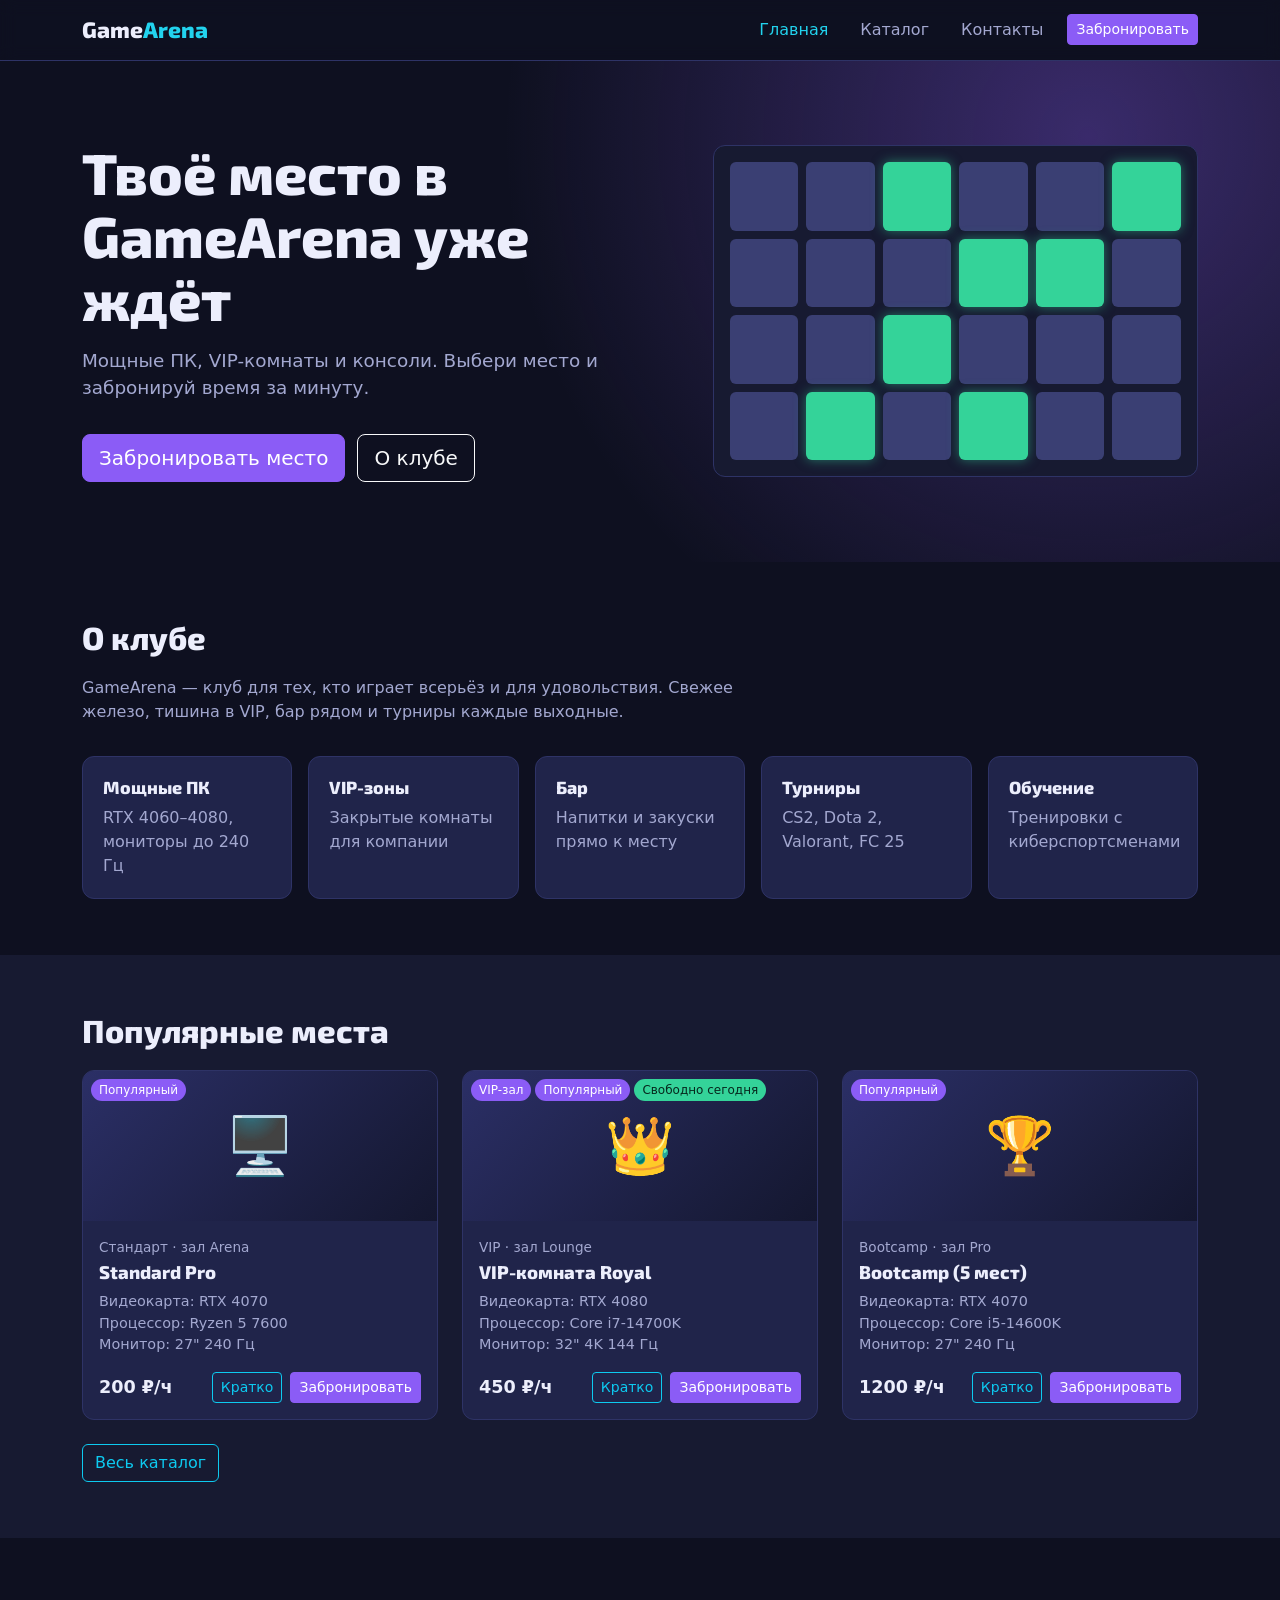
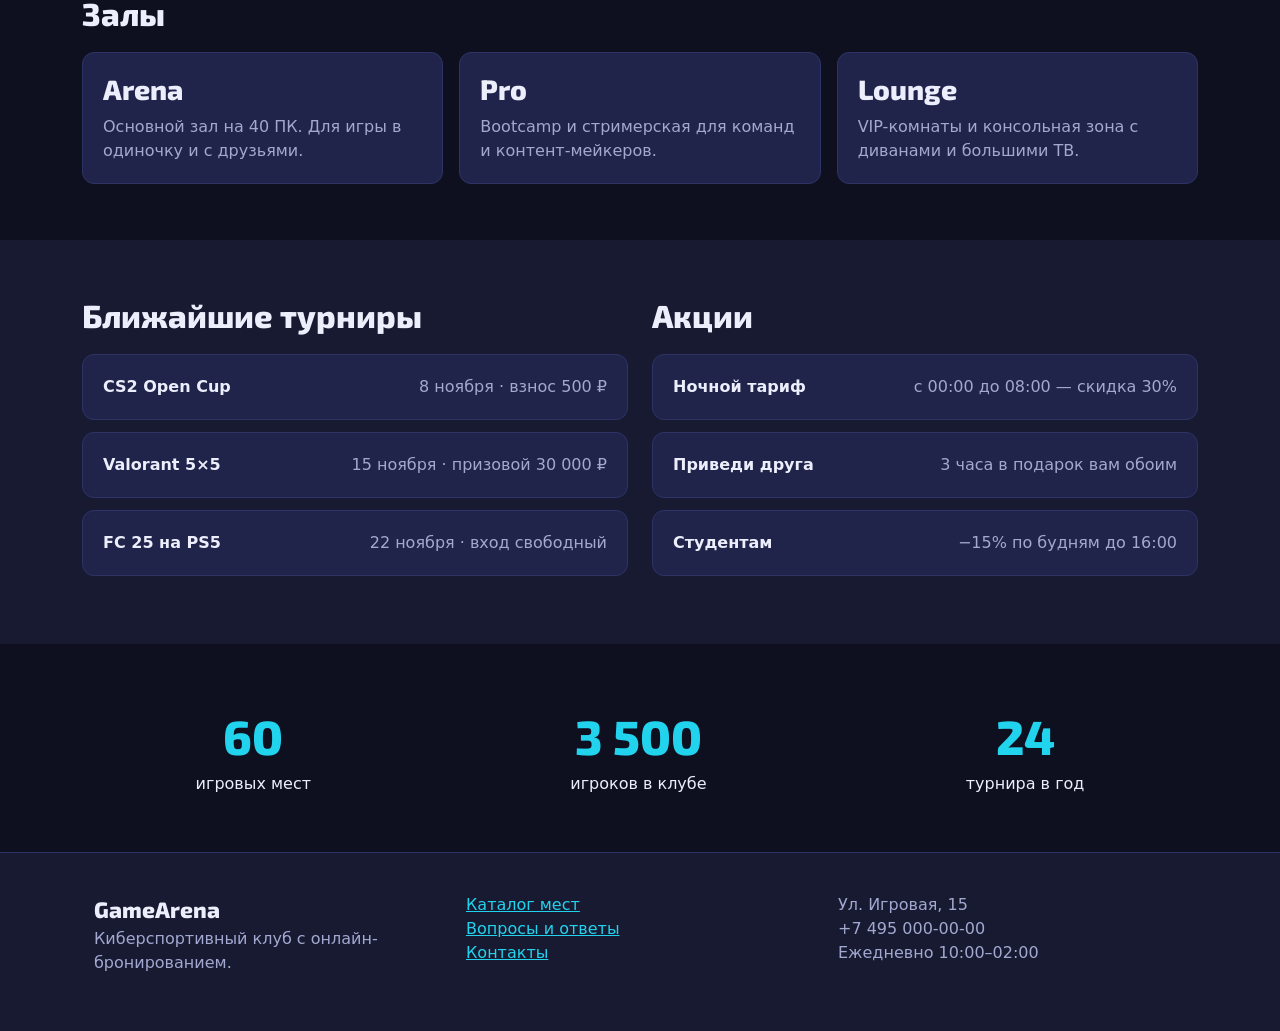
==== index.html @ 0adcc63f "gg" ====
<!DOCTYPE html><html lang="ru" data-bs-theme="dark"><head><meta charset="utf-8"><meta name="viewport" content="width=device-width,initial-scale=1"><link href="https://cdn.jsdelivr.net/npm/bootstrap@5.3.3/dist/css/bootstrap.min.css" rel="stylesheet"><link href="https://fonts.googleapis.com/css2?family=Exo+2:wght@500;700;800&display=swap" rel="stylesheet"><link href="css/style.css" rel="stylesheet"><title>GameArena — киберспортивный клуб</title></head><body data-page="home"><main>
<section class="hero"><div class="container hero__inner"><div><h1 class="hero__title">Твоё место в GameArena уже ждёт</h1><p class="hero__text">Мощные ПК, VIP-комнаты и консоли. Выбери место и забронируй время за минуту.</p><div class="hero__actions"><a class="btn btn-primary btn-lg" href="catalog.html">Забронировать место</a><a class="btn btn-outline-light btn-lg" href="#about">О клубе</a></div></div>
<div class="seatmap" id="seatmap" aria-label="Схема зала: свободные и занятые места"></div></div></section>
<section class="section" id="about"><div class="container"><h2 class="section__title">О клубе</h2><p class="section__lead">GameArena — клуб для тех, кто играет всерьёз и для удовольствия. Свежее железо, тишина в VIP, бар рядом и турниры каждые выходные.</p>
<div class="features"><div class="features__item"><h3 class="features__title">Мощные ПК</h3><p class="features__text">RTX 4060–4080, мониторы до 240 Гц</p></div><div class="features__item"><h3 class="features__title">VIP-зоны</h3><p class="features__text">Закрытые комнаты для компании</p></div><div class="features__item"><h3 class="features__title">Бар</h3><p class="features__text">Напитки и закуски прямо к месту</p></div><div class="features__item"><h3 class="features__title">Турниры</h3><p class="features__text">CS2, Dota 2, Valorant, FC 25</p></div><div class="features__item"><h3 class="features__title">Обучение</h3><p class="features__text">Тренировки с киберспортсменами</p></div></div></div></section>
<section class="section section--alt" id="popular"><div class="container"><h2 class="section__title">Популярные места</h2><div class="row g-4" id="list"></div><a class="btn btn-outline-info mt-4" href="catalog.html">Весь каталог</a></div></section>
<section class="section" id="halls"><div class="container"><h2 class="section__title">Залы</h2><div class="row g-3"><div class="col-md-4"><div class="hall"><h3>Arena</h3><p>Основной зал на 40 ПК. Для игры в одиночку и с друзьями.</p></div></div><div class="col-md-4"><div class="hall"><h3>Pro</h3><p>Bootcamp и стримерская для команд и контент-мейкеров.</p></div></div><div class="col-md-4"><div class="hall"><h3>Lounge</h3><p>VIP-комнаты и консольная зона с диванами и большими ТВ.</p></div></div></div></div></section>
<section class="section section--alt" id="events"><div class="container"><div class="row g-4"><div class="col-lg-6"><h2 class="section__title">Ближайшие турниры</h2><div class="event"><b>CS2 Open Cup</b><span>8 ноября · взнос 500 ₽</span></div><div class="event"><b>Valorant 5×5</b><span>15 ноября · призовой 30 000 ₽</span></div><div class="event"><b>FC 25 на PS5</b><span>22 ноября · вход свободный</span></div></div>
<div class="col-lg-6"><h2 class="section__title">Акции</h2><div class="event"><b>Ночной тариф</b><span>с 00:00 до 08:00 — скидка 30%</span></div><div class="event"><b>Приведи друга</b><span>3 часа в подарок вам обоим</span></div><div class="event"><b>Студентам</b><span>−15% по будням до 16:00</span></div></div></div></div></section>
<section class="section"><div class="container"><div class="stats"><div class="stats__item"><b class="stats__num">60</b><span>игровых мест</span></div><div class="stats__item"><b class="stats__num">3 500</b><span>игроков в клубе</span></div><div class="stats__item"><b class="stats__num">24</b><span>турнира в год</span></div></div></div></section></main>
<script src="https://cdn.jsdelivr.net/npm/bootstrap@5.3.3/dist/js/bootstrap.bundle.min.js"></script><script src="js/main.js"></script></body></html>
---- css/style.css ----
:root{--bg:#0e1020;--surface:#171a31;--surface-2:#20244a;--line:#2e3366;--text:#eceefc;--muted:#a3a8d0;--accent:#8b5cf6;--accent-2:#22d3ee;--free:#34d399;--busy:#3a3f73;--radius:12px;--font:'Exo 2',system-ui,sans-serif}
html{scroll-behavior:smooth;scroll-padding-top:80px}
body{background:var(--bg);color:var(--text)}
h1,h2,h3,h4,.header__logo,.stats__num{font-family:var(--font);font-weight:800}
.btn-primary{--bs-btn-bg:var(--accent);--bs-btn-border-color:var(--accent);--bs-btn-hover-bg:#7440f0;--bs-btn-hover-border-color:#7440f0}
a{color:var(--accent-2)}
.header{background:rgba(14,16,32,.94);backdrop-filter:blur(8px);border-bottom:1px solid var(--line)}
.header__logo{color:var(--text);font-size:1.4rem}.header__logo span{color:var(--accent-2)}
.header__link{color:var(--muted)}.header__link--active{color:var(--accent-2)}
.crumbs{padding:1rem 0 0;font-size:.9rem}.crumbs .breadcrumb{margin:0}
.hero{padding:5rem 0;background:radial-gradient(circle at 85% 15%,rgba(139,92,246,.35),transparent 50%),var(--bg)}
.hero__inner{display:grid;grid-template-columns:1.2fr 1fr;gap:3rem;align-items:center}
.hero__title{font-size:clamp(2rem,5vw,3.6rem);line-height:1.1}
.hero__text{color:var(--muted);font-size:1.15rem;margin:1rem 0 2rem;max-width:34rem}
.hero__actions{display:flex;flex-wrap:wrap;gap:.75rem}
.seatmap{display:grid;grid-template-columns:repeat(6,1fr);gap:8px;padding:1rem;border:1px solid var(--line);border-radius:var(--radius);background:var(--surface)}
.seatmap__seat{aspect-ratio:1;border-radius:6px;background:var(--busy)}
.seatmap__seat--free{background:var(--free);box-shadow:0 0 12px rgba(52,211,153,.5);animation:blink 2.4s ease-in-out infinite}
@keyframes blink{50%{opacity:.55}}
@media(prefers-reduced-motion:reduce){.seatmap__seat--free{animation:none}html{scroll-behavior:auto}}
@media(max-width:900px){.hero__inner{grid-template-columns:1fr}}
.section{padding:3.5rem 0}.section--alt{background:var(--surface)}
.section__title{margin-bottom:1.25rem}.section__lead{max-width:42rem;color:var(--muted);margin-bottom:2rem}
.features{display:grid;grid-template-columns:repeat(auto-fit,minmax(190px,1fr));gap:1rem}
.features__item,.hall,.event,.panel{background:var(--surface-2);border:1px solid var(--line);border-radius:var(--radius);padding:1.25rem}
.features__title{font-size:1.1rem}.features__text{margin:0;color:var(--muted)}
.hall p{margin:0;color:var(--muted)}
.event{display:flex;justify-content:space-between;gap:1rem;flex-wrap:wrap;margin-bottom:.75rem}.event span{color:var(--muted)}
.stats{display:flex;flex-wrap:wrap;gap:2rem;justify-content:space-around;text-align:center}
.stats__item{display:flex;flex-direction:column}.stats__num{font-size:3rem;color:var(--accent-2)}
.place-card{height:100%;display:flex;flex-direction:column;background:var(--surface-2);border:1px solid var(--line);border-radius:var(--radius);overflow:hidden}
.place-card__img,.place-img{position:relative;display:flex;align-items:center;justify-content:center;height:150px;font-size:3.5rem;background:linear-gradient(135deg,#2b2f66,#14172f)}
.place-img{height:220px;border-radius:var(--radius);margin-bottom:1rem;font-size:5rem}
.place-card__tags{position:absolute;top:8px;left:8px;display:flex;flex-wrap:wrap;gap:4px;font-size:1rem}
.tag{font-size:.75rem;padding:2px 8px;border-radius:99px;background:var(--accent);color:#fff}.tag--free{background:var(--free);color:#06281d}
.place-card__body{display:flex;flex-direction:column;flex:1;padding:1rem}
.place-card__type{color:var(--muted);font-size:.85rem}.place-card__title{font-size:1.15rem;margin:.25rem 0 .5rem}
.specs,.place-card__specs,.checklist{list-style:none;padding:0}.place-card__specs{color:var(--muted);font-size:.9rem;flex:1}
.checklist li::before{content:"✓ ";color:var(--free)}
.place-card__foot{display:flex;align-items:center;gap:.5rem;flex-wrap:wrap}.place-card__price{margin-right:auto;font-size:1.1rem}
.filters{position:sticky;top:80px}
.total{font-size:1.2rem}.total b{color:var(--accent-2)}
.form-msg{margin-top:1rem}
.footer{background:var(--surface);border-top:1px solid var(--line);padding:2.5rem 0;color:var(--muted)}.footer a{display:block}
.to-top{position:fixed;right:1rem;bottom:1rem;width:44px;height:44px;border-radius:50%;border:0;background:var(--accent);color:#fff;font-size:1.3rem;display:none;z-index:50}.to-top--show{display:block}
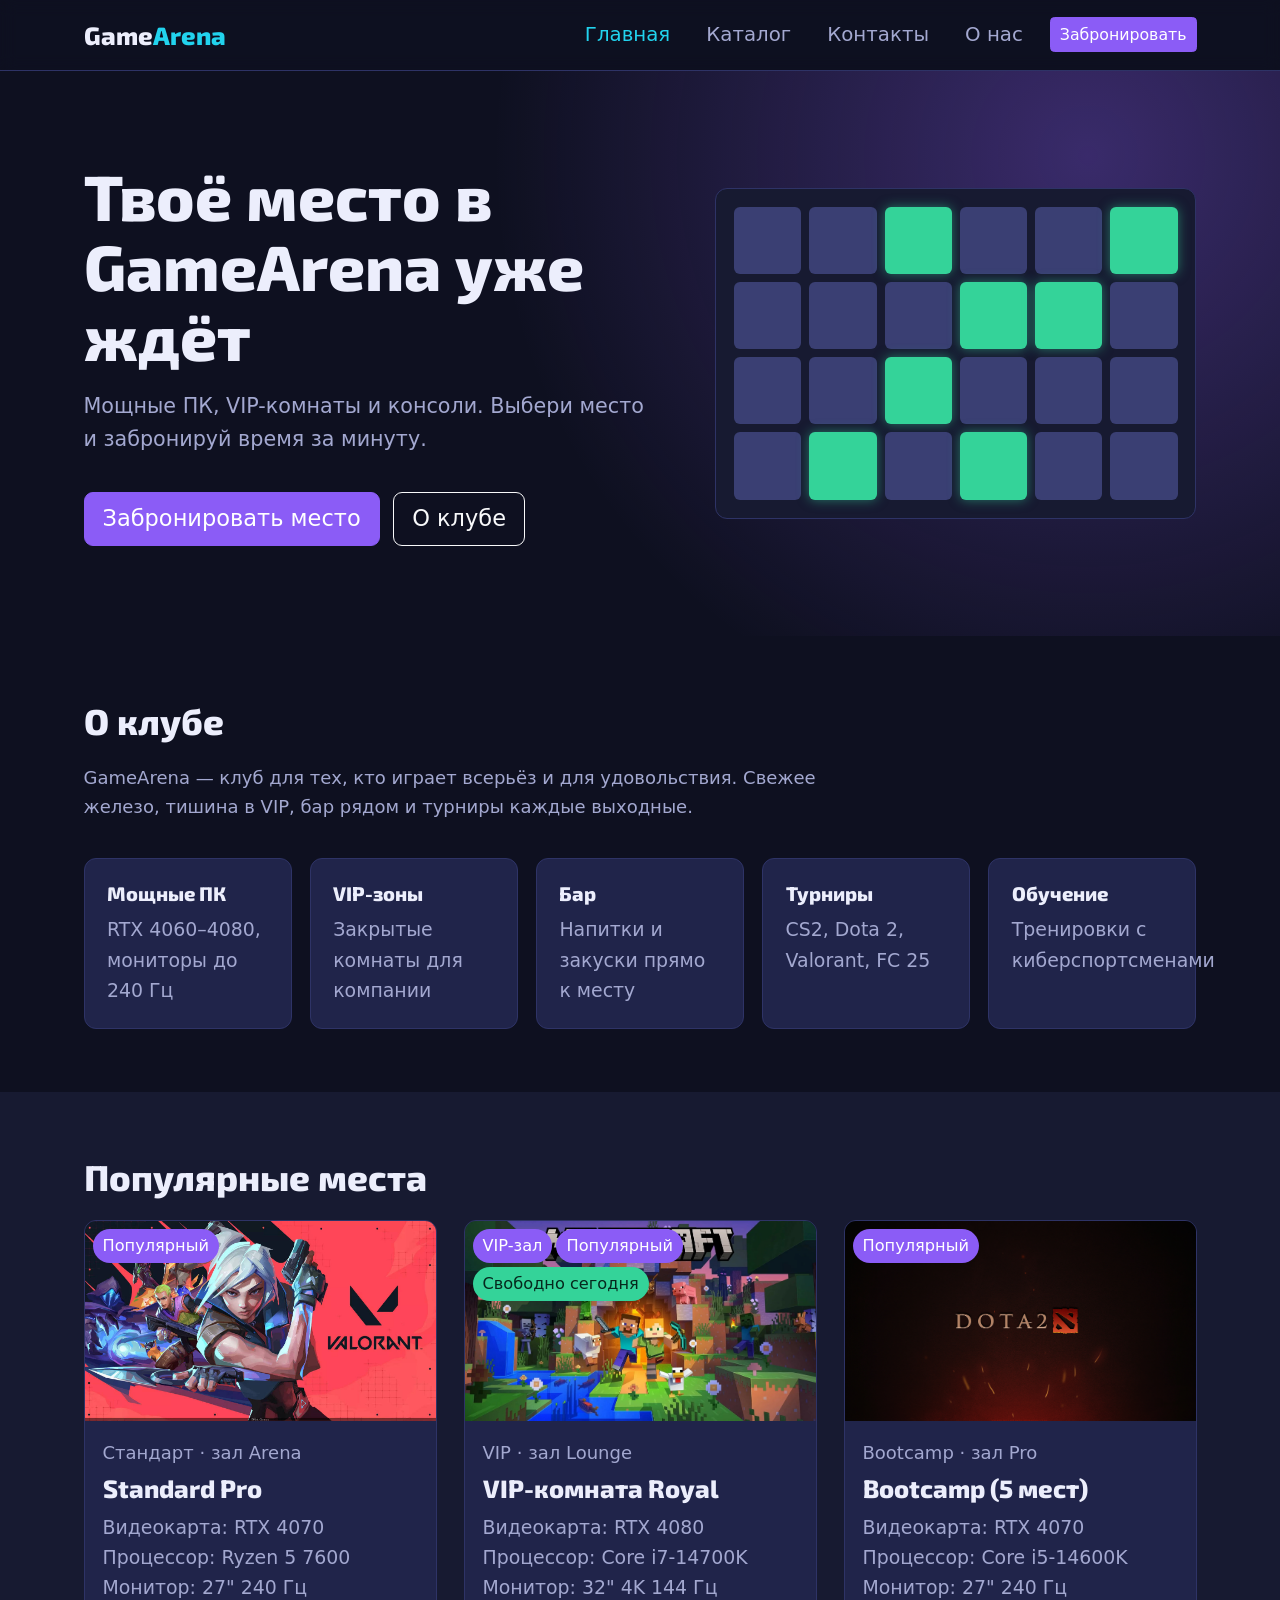
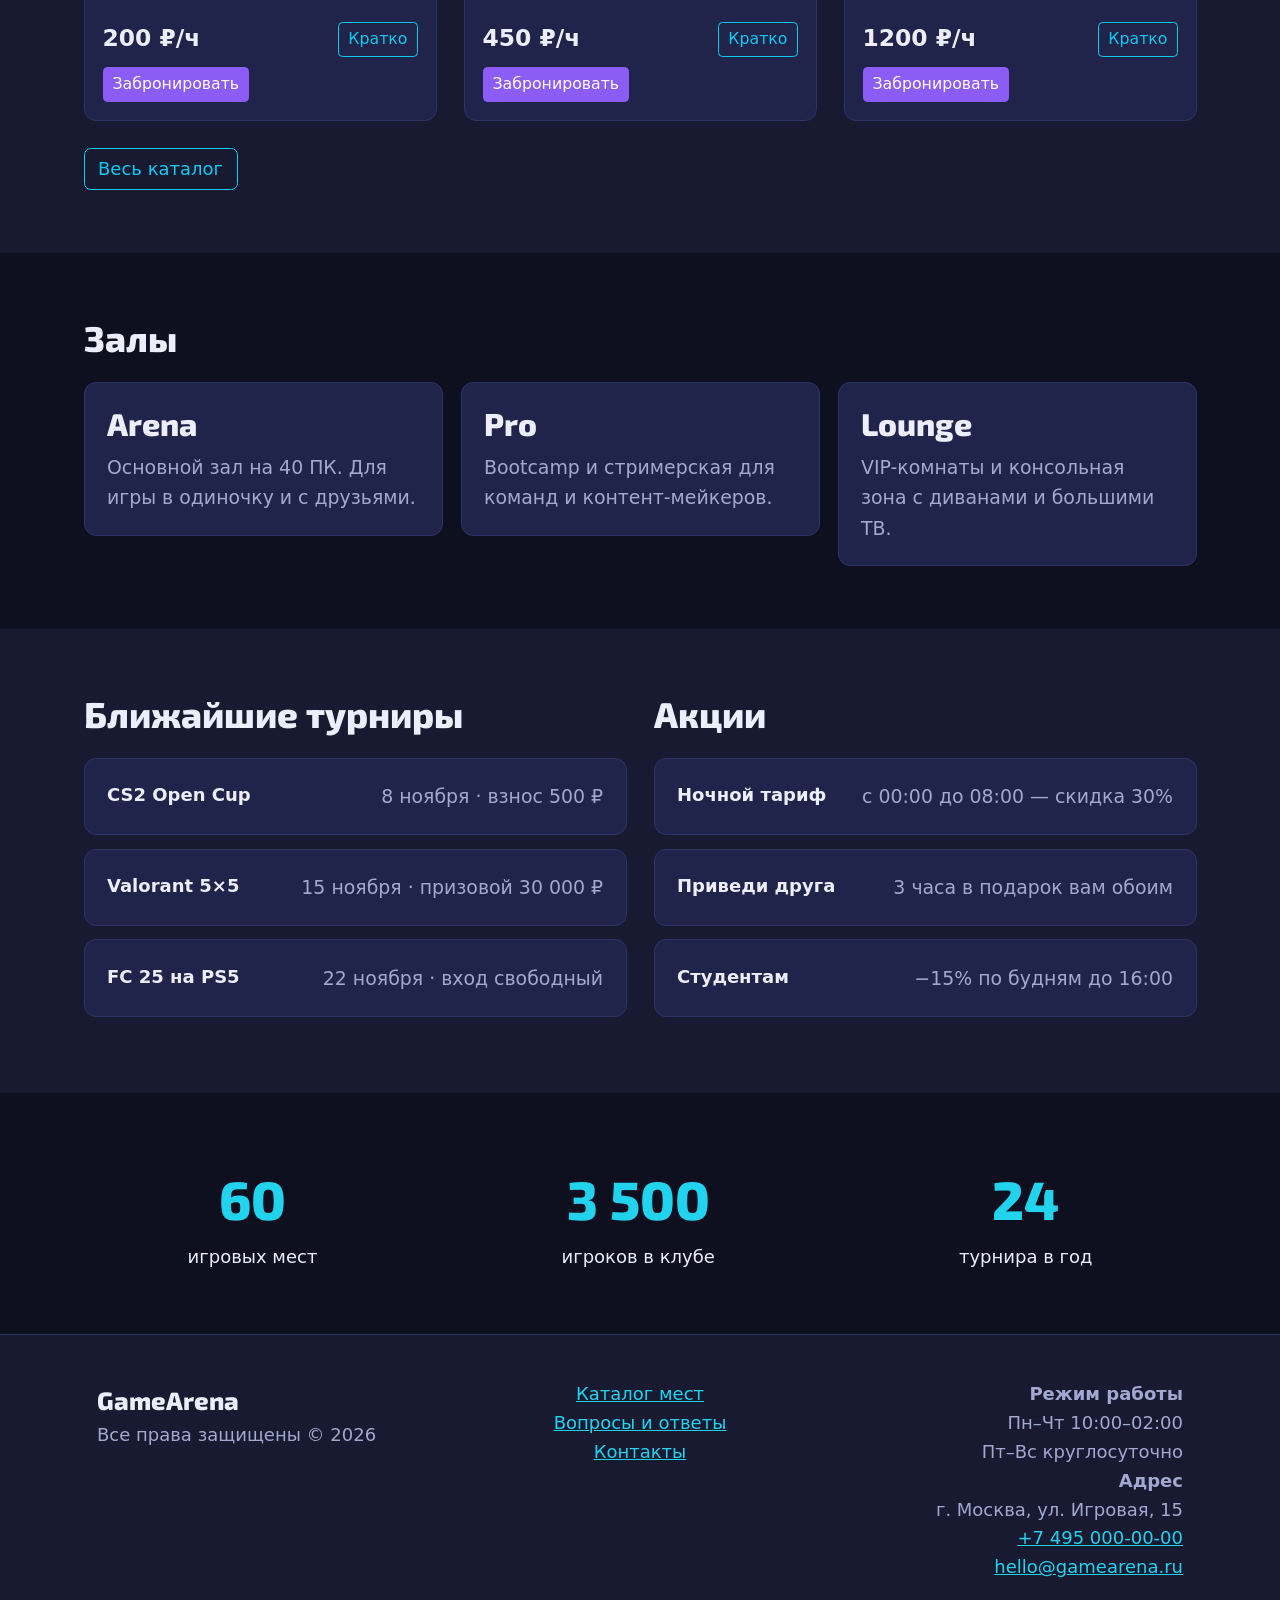
==== commit 2635e2d9: "hfj" ====
--- a/index.html
+++ b/index.html
@@ -1,11 +1,121 @@
-<!DOCTYPE html><html lang="ru" data-bs-theme="dark"><head><meta charset="utf-8"><meta name="viewport" content="width=device-width,initial-scale=1"><link href="https://cdn.jsdelivr.net/npm/bootstrap@5.3.3/dist/css/bootstrap.min.css" rel="stylesheet"><link href="https://fonts.googleapis.com/css2?family=Exo+2:wght@500;700;800&display=swap" rel="stylesheet"><link href="css/style.css" rel="stylesheet"><title>GameArena — киберспортивный клуб</title></head><body data-page="home"><main>
-<section class="hero"><div class="container hero__inner"><div><h1 class="hero__title">Твоё место в GameArena уже ждёт</h1><p class="hero__text">Мощные ПК, VIP-комнаты и консоли. Выбери место и забронируй время за минуту.</p><div class="hero__actions"><a class="btn btn-primary btn-lg" href="catalog.html">Забронировать место</a><a class="btn btn-outline-light btn-lg" href="#about">О клубе</a></div></div>
-<div class="seatmap" id="seatmap" aria-label="Схема зала: свободные и занятые места"></div></div></section>
-<section class="section" id="about"><div class="container"><h2 class="section__title">О клубе</h2><p class="section__lead">GameArena — клуб для тех, кто играет всерьёз и для удовольствия. Свежее железо, тишина в VIP, бар рядом и турниры каждые выходные.</p>
-<div class="features"><div class="features__item"><h3 class="features__title">Мощные ПК</h3><p class="features__text">RTX 4060–4080, мониторы до 240 Гц</p></div><div class="features__item"><h3 class="features__title">VIP-зоны</h3><p class="features__text">Закрытые комнаты для компании</p></div><div class="features__item"><h3 class="features__title">Бар</h3><p class="features__text">Напитки и закуски прямо к месту</p></div><div class="features__item"><h3 class="features__title">Турниры</h3><p class="features__text">CS2, Dota 2, Valorant, FC 25</p></div><div class="features__item"><h3 class="features__title">Обучение</h3><p class="features__text">Тренировки с киберспортсменами</p></div></div></div></section>
-<section class="section section--alt" id="popular"><div class="container"><h2 class="section__title">Популярные места</h2><div class="row g-4" id="list"></div><a class="btn btn-outline-info mt-4" href="catalog.html">Весь каталог</a></div></section>
-<section class="section" id="halls"><div class="container"><h2 class="section__title">Залы</h2><div class="row g-3"><div class="col-md-4"><div class="hall"><h3>Arena</h3><p>Основной зал на 40 ПК. Для игры в одиночку и с друзьями.</p></div></div><div class="col-md-4"><div class="hall"><h3>Pro</h3><p>Bootcamp и стримерская для команд и контент-мейкеров.</p></div></div><div class="col-md-4"><div class="hall"><h3>Lounge</h3><p>VIP-комнаты и консольная зона с диванами и большими ТВ.</p></div></div></div></div></section>
-<section class="section section--alt" id="events"><div class="container"><div class="row g-4"><div class="col-lg-6"><h2 class="section__title">Ближайшие турниры</h2><div class="event"><b>CS2 Open Cup</b><span>8 ноября · взнос 500 ₽</span></div><div class="event"><b>Valorant 5×5</b><span>15 ноября · призовой 30 000 ₽</span></div><div class="event"><b>FC 25 на PS5</b><span>22 ноября · вход свободный</span></div></div>
-<div class="col-lg-6"><h2 class="section__title">Акции</h2><div class="event"><b>Ночной тариф</b><span>с 00:00 до 08:00 — скидка 30%</span></div><div class="event"><b>Приведи друга</b><span>3 часа в подарок вам обоим</span></div><div class="event"><b>Студентам</b><span>−15% по будням до 16:00</span></div></div></div></div></section>
-<section class="section"><div class="container"><div class="stats"><div class="stats__item"><b class="stats__num">60</b><span>игровых мест</span></div><div class="stats__item"><b class="stats__num">3 500</b><span>игроков в клубе</span></div><div class="stats__item"><b class="stats__num">24</b><span>турнира в год</span></div></div></div></section></main>
-<script src="https://cdn.jsdelivr.net/npm/bootstrap@5.3.3/dist/js/bootstrap.bundle.min.js"></script><script src="js/main.js"></script></body></html>
+<!DOCTYPE html>
+<html lang="ru" data-bs-theme="dark">
+
+<head>
+    <meta charset="utf-8">
+    <meta name="viewport" content="width=device-width,initial-scale=1">
+    <link href="https://cdnjs.cloudflare.com/ajax/libs/bootstrap/5.3.3/css/bootstrap.min.css" rel="stylesheet">
+    <link href="https://fonts.googleapis.com/css2?family=Exo+2:wght@500;700;800&display=swap" rel="stylesheet">
+    <link rel="icon" href="data:,">
+    <link href="css/style.css?v=3" rel="stylesheet">
+    <title>GameArena — киберспортивный клуб</title>
+</head>
+
+<body data-page="home">
+    <main>
+        <section class="hero">
+            <div class="container hero__inner">
+                <div>
+                    <h1 class="hero__title">Твоё место в GameArena уже ждёт</h1>
+                    <p class="hero__text">Мощные ПК, VIP-комнаты и консоли. Выбери место и забронируй время за минуту.
+                    </p>
+                    <div class="hero__actions"><a class="btn btn-primary btn-lg" href="booking.html">Забронировать
+                            место</a><a class="btn btn-outline-light btn-lg" href="#about">О клубе</a></div>
+                </div>
+                <div class="seatmap" id="seatmap" aria-label="Схема зала: свободные и занятые места"></div>
+            </div>
+        </section>
+        <section class="section" id="about">
+            <div class="container">
+                <h2 class="section__title">О клубе</h2>
+                <p class="section__lead">GameArena — клуб для тех, кто играет всерьёз и для удовольствия. Свежее железо,
+                    тишина в VIP, бар рядом и турниры каждые выходные.</p>
+                <div class="features">
+                    <div class="features__item">
+                        <h3 class="features__title">Мощные ПК</h3>
+                        <p class="features__text">RTX 4060–4080, мониторы до 240 Гц</p>
+                    </div>
+                    <div class="features__item">
+                        <h3 class="features__title">VIP-зоны</h3>
+                        <p class="features__text">Закрытые комнаты для компании</p>
+                    </div>
+                    <div class="features__item">
+                        <h3 class="features__title">Бар</h3>
+                        <p class="features__text">Напитки и закуски прямо к месту</p>
+                    </div>
+                    <div class="features__item">
+                        <h3 class="features__title">Турниры</h3>
+                        <p class="features__text">CS2, Dota 2, Valorant, FC 25</p>
+                    </div>
+                    <div class="features__item">
+                        <h3 class="features__title">Обучение</h3>
+                        <p class="features__text">Тренировки с киберспортсменами</p>
+                    </div>
+                </div>
+            </div>
+        </section>
+        <section class="section section--alt" id="popular">
+            <div class="container">
+                <h2 class="section__title">Популярные места</h2>
+                <div class="row g-4" id="list"></div><a class="btn btn-outline-info mt-4" href="catalog.html">Весь
+                    каталог</a>
+            </div>
+        </section>
+        <section class="section" id="halls">
+            <div class="container">
+                <h2 class="section__title">Залы</h2>
+                <div class="row g-3">
+                    <div class="col-md-4">
+                        <div class="hall">
+                            <h3>Arena</h3>
+                            <p>Основной зал на 40 ПК. Для игры в одиночку и с друзьями.</p>
+                        </div>
+                    </div>
+                    <div class="col-md-4">
+                        <div class="hall">
+                            <h3>Pro</h3>
+                            <p>Bootcamp и стримерская для команд и контент-мейкеров.</p>
+                        </div>
+                    </div>
+                    <div class="col-md-4">
+                        <div class="hall">
+                            <h3>Lounge</h3>
+                            <p>VIP-комнаты и консольная зона с диванами и большими ТВ.</p>
+                        </div>
+                    </div>
+                </div>
+            </div>
+        </section>
+        <section class="section section--alt" id="events">
+            <div class="container">
+                <div class="row g-4">
+                    <div class="col-lg-6">
+                        <h2 class="section__title">Ближайшие турниры</h2>
+                        <div class="event"><b>CS2 Open Cup</b><span>8 ноября · взнос 500 ₽</span></div>
+                        <div class="event"><b>Valorant 5×5</b><span>15 ноября · призовой 30 000 ₽</span></div>
+                        <div class="event"><b>FC 25 на PS5</b><span>22 ноября · вход свободный</span></div>
+                    </div>
+                    <div class="col-lg-6">
+                        <h2 class="section__title">Акции</h2>
+                        <div class="event"><b>Ночной тариф</b><span>с 00:00 до 08:00 — скидка 30%</span></div>
+                        <div class="event"><b>Приведи друга</b><span>3 часа в подарок вам обоим</span></div>
+                        <div class="event"><b>Студентам</b><span>−15% по будням до 16:00</span></div>
+                    </div>
+                </div>
+            </div>
+        </section>
+        <section class="section">
+            <div class="container">
+                <div class="stats">
+                    <div class="stats__item"><b class="stats__num">60</b><span>игровых мест</span></div>
+                    <div class="stats__item"><b class="stats__num">3 500</b><span>игроков в клубе</span></div>
+                    <div class="stats__item"><b class="stats__num">24</b><span>турнира в год</span></div>
+                </div>
+            </div>
+        </section>
+    </main>
+    <script src="https://cdnjs.cloudflare.com/ajax/libs/bootstrap/5.3.3/js/bootstrap.bundle.min.js"></script>
+    <script src="js/main.js?v=3"></script>
+</body>
+
+</html>
--- a/css/style.css
+++ b/css/style.css
@@ -1,45 +1,453 @@
-:root{--bg:#0e1020;--surface:#171a31;--surface-2:#20244a;--line:#2e3366;--text:#eceefc;--muted:#a3a8d0;--accent:#8b5cf6;--accent-2:#22d3ee;--free:#34d399;--busy:#3a3f73;--radius:12px;--font:'Exo 2',system-ui,sans-serif}
-html{scroll-behavior:smooth;scroll-padding-top:80px}
-body{background:var(--bg);color:var(--text)}
-h1,h2,h3,h4,.header__logo,.stats__num{font-family:var(--font);font-weight:800}
-.btn-primary{--bs-btn-bg:var(--accent);--bs-btn-border-color:var(--accent);--bs-btn-hover-bg:#7440f0;--bs-btn-hover-border-color:#7440f0}
-a{color:var(--accent-2)}
-.header{background:rgba(14,16,32,.94);backdrop-filter:blur(8px);border-bottom:1px solid var(--line)}
-.header__logo{color:var(--text);font-size:1.4rem}.header__logo span{color:var(--accent-2)}
-.header__link{color:var(--muted)}.header__link--active{color:var(--accent-2)}
-.crumbs{padding:1rem 0 0;font-size:.9rem}.crumbs .breadcrumb{margin:0}
-.hero{padding:5rem 0;background:radial-gradient(circle at 85% 15%,rgba(139,92,246,.35),transparent 50%),var(--bg)}
-.hero__inner{display:grid;grid-template-columns:1.2fr 1fr;gap:3rem;align-items:center}
-.hero__title{font-size:clamp(2rem,5vw,3.6rem);line-height:1.1}
-.hero__text{color:var(--muted);font-size:1.15rem;margin:1rem 0 2rem;max-width:34rem}
-.hero__actions{display:flex;flex-wrap:wrap;gap:.75rem}
-.seatmap{display:grid;grid-template-columns:repeat(6,1fr);gap:8px;padding:1rem;border:1px solid var(--line);border-radius:var(--radius);background:var(--surface)}
-.seatmap__seat{aspect-ratio:1;border-radius:6px;background:var(--busy)}
-.seatmap__seat--free{background:var(--free);box-shadow:0 0 12px rgba(52,211,153,.5);animation:blink 2.4s ease-in-out infinite}
-@keyframes blink{50%{opacity:.55}}
-@media(prefers-reduced-motion:reduce){.seatmap__seat--free{animation:none}html{scroll-behavior:auto}}
-@media(max-width:900px){.hero__inner{grid-template-columns:1fr}}
-.section{padding:3.5rem 0}.section--alt{background:var(--surface)}
-.section__title{margin-bottom:1.25rem}.section__lead{max-width:42rem;color:var(--muted);margin-bottom:2rem}
-.features{display:grid;grid-template-columns:repeat(auto-fit,minmax(190px,1fr));gap:1rem}
-.features__item,.hall,.event,.panel{background:var(--surface-2);border:1px solid var(--line);border-radius:var(--radius);padding:1.25rem}
-.features__title{font-size:1.1rem}.features__text{margin:0;color:var(--muted)}
-.hall p{margin:0;color:var(--muted)}
-.event{display:flex;justify-content:space-between;gap:1rem;flex-wrap:wrap;margin-bottom:.75rem}.event span{color:var(--muted)}
-.stats{display:flex;flex-wrap:wrap;gap:2rem;justify-content:space-around;text-align:center}
-.stats__item{display:flex;flex-direction:column}.stats__num{font-size:3rem;color:var(--accent-2)}
-.place-card{height:100%;display:flex;flex-direction:column;background:var(--surface-2);border:1px solid var(--line);border-radius:var(--radius);overflow:hidden}
-.place-card__img,.place-img{position:relative;display:flex;align-items:center;justify-content:center;height:150px;font-size:3.5rem;background:linear-gradient(135deg,#2b2f66,#14172f)}
-.place-img{height:220px;border-radius:var(--radius);margin-bottom:1rem;font-size:5rem}
-.place-card__tags{position:absolute;top:8px;left:8px;display:flex;flex-wrap:wrap;gap:4px;font-size:1rem}
-.tag{font-size:.75rem;padding:2px 8px;border-radius:99px;background:var(--accent);color:#fff}.tag--free{background:var(--free);color:#06281d}
-.place-card__body{display:flex;flex-direction:column;flex:1;padding:1rem}
-.place-card__type{color:var(--muted);font-size:.85rem}.place-card__title{font-size:1.15rem;margin:.25rem 0 .5rem}
-.specs,.place-card__specs,.checklist{list-style:none;padding:0}.place-card__specs{color:var(--muted);font-size:.9rem;flex:1}
-.checklist li::before{content:"✓ ";color:var(--free)}
-.place-card__foot{display:flex;align-items:center;gap:.5rem;flex-wrap:wrap}.place-card__price{margin-right:auto;font-size:1.1rem}
-.filters{position:sticky;top:80px}
-.total{font-size:1.2rem}.total b{color:var(--accent-2)}
-.form-msg{margin-top:1rem}
-.footer{background:var(--surface);border-top:1px solid var(--line);padding:2.5rem 0;color:var(--muted)}.footer a{display:block}
-.to-top{position:fixed;right:1rem;bottom:1rem;width:44px;height:44px;border-radius:50%;border:0;background:var(--accent);color:#fff;font-size:1.3rem;display:none;z-index:50}.to-top--show{display:block}
+:root {
+    --bg: #0e1020;
+    --surface: #171a31;
+    --surface-2: #20244a;
+    --line: #2e3366;
+    --text: #eceefc;
+    --muted: #a3a8d0;
+    --accent: #8b5cf6;
+    --accent-2: #22d3ee;
+    --free: #34d399;
+    --busy: #3a3f73;
+    --radius: 12px;
+    --font: 'Exo 2', system-ui, sans-serif
+}
+
+html {
+    scroll-behavior: smooth;
+    scroll-padding-top: 80px
+}
+
+body {
+    background: var(--bg);
+    color: var(--text)
+}
+
+h1,
+h2,
+h3,
+h4,
+.header__logo,
+.stats__num {
+    font-family: var(--font);
+    font-weight: 800
+}
+
+.btn-primary {
+    --bs-btn-bg: var(--accent);
+    --bs-btn-border-color: var(--accent);
+    --bs-btn-hover-bg: #7440f0;
+    --bs-btn-hover-border-color: #7440f0
+}
+
+a {
+    color: var(--accent-2)
+}
+
+.header {
+    background: rgba(14, 16, 32, .94);
+    backdrop-filter: blur(8px);
+    border-bottom: 1px solid var(--line)
+}
+
+.header__logo {
+    color: var(--text);
+    font-size: 1.4rem
+}
+
+.header__logo span {
+    color: var(--accent-2)
+}
+
+.header__link {
+    color: var(--muted)
+}
+
+.header__link--active {
+    color: var(--accent-2)
+}
+
+.crumbs {
+    padding: 1rem 0 0;
+    font-size: .9rem
+}
+
+.crumbs .breadcrumb {
+    margin: 0
+}
+
+.hero {
+    padding: 5rem 0;
+    background: radial-gradient(circle at 85% 15%, rgba(139, 92, 246, .35), transparent 50%), var(--bg)
+}
+
+.hero__inner {
+    display: grid;
+    grid-template-columns: 1.2fr 1fr;
+    gap: 3rem;
+    align-items: center
+}
+
+.hero__title {
+    font-size: clamp(2rem, 5vw, 3.6rem);
+    line-height: 1.1
+}
+
+.hero__text {
+    color: var(--muted);
+    font-size: 1.15rem;
+    margin: 1rem 0 2rem;
+    max-width: 34rem
+}
+
+.hero__actions {
+    display: flex;
+    flex-wrap: wrap;
+    gap: .75rem
+}
+
+.seatmap {
+    display: grid;
+    grid-template-columns: repeat(6, 1fr);
+    gap: 8px;
+    padding: 1rem;
+    border: 1px solid var(--line);
+    border-radius: var(--radius);
+    background: var(--surface)
+}
+
+.seatmap__seat {
+    aspect-ratio: 1;
+    border-radius: 6px;
+    background: var(--busy)
+}
+
+.seatmap__seat--free {
+    background: var(--free);
+    box-shadow: 0 0 12px rgba(52, 211, 153, .5);
+    animation: blink 2.4s ease-in-out infinite
+}
+
+@keyframes blink {
+    50% {
+        opacity: .55
+    }
+}
+
+@media(prefers-reduced-motion:reduce) {
+    .seatmap__seat--free {
+        animation: none
+    }
+
+    html {
+        scroll-behavior: auto
+    }
+}
+
+@media(max-width:900px) {
+    .hero__inner {
+        grid-template-columns: 1fr
+    }
+}
+
+.section {
+    padding: 3.5rem 0
+}
+
+.section--alt {
+    background: var(--surface)
+}
+
+.section__title {
+    margin-bottom: 1.25rem
+}
+
+.section__lead {
+    max-width: 42rem;
+    color: var(--muted);
+    margin-bottom: 2rem
+}
+
+.features {
+    display: grid;
+    grid-template-columns: repeat(auto-fit, minmax(190px, 1fr));
+    gap: 1rem
+}
+
+.features__item,
+.hall,
+.event,
+.panel {
+    background: var(--surface-2);
+    border: 1px solid var(--line);
+    border-radius: var(--radius);
+    padding: 1.25rem
+}
+
+.features__title {
+    font-size: 1.1rem
+}
+
+.features__text {
+    margin: 0;
+    color: var(--muted)
+}
+
+.hall p {
+    margin: 0;
+    color: var(--muted)
+}
+
+.event {
+    display: flex;
+    justify-content: space-between;
+    gap: 1rem;
+    flex-wrap: wrap;
+    margin-bottom: .75rem
+}
+
+.event span {
+    color: var(--muted)
+}
+
+.stats {
+    display: flex;
+    flex-wrap: wrap;
+    gap: 2rem;
+    justify-content: space-around;
+    text-align: center
+}
+
+.stats__item {
+    display: flex;
+    flex-direction: column
+}
+
+.stats__num {
+    font-size: 3rem;
+    color: var(--accent-2)
+}
+
+.place-card {
+    height: 100%;
+    display: flex;
+    flex-direction: column;
+    background: var(--surface-2);
+    border: 1px solid var(--line);
+    border-radius: var(--radius);
+    overflow: hidden
+}
+
+.place-card__img,
+.place-img {
+    position: relative;
+    display: flex;
+    align-items: center;
+    justify-content: center;
+    height: 150px;
+    font-size: 3.5rem;
+    background: linear-gradient(135deg, #2b2f66, #14172f)
+}
+
+.place-img {
+    height: 220px;
+    border-radius: var(--radius);
+    margin-bottom: 1rem;
+    font-size: 5rem
+}
+
+.place-card__tags {
+    position: absolute;
+    top: 8px;
+    left: 8px;
+    display: flex;
+    flex-wrap: wrap;
+    gap: 4px;
+    font-size: 1rem
+}
+
+.tag {
+    font-size: .75rem;
+    padding: 2px 8px;
+    border-radius: 99px;
+    background: var(--accent);
+    color: #fff
+}
+
+.tag--free {
+    background: var(--free);
+    color: #06281d
+}
+
+.place-card__body {
+    display: flex;
+    flex-direction: column;
+    flex: 1;
+    padding: 1rem
+}
+
+.place-card__type {
+    color: var(--muted);
+    font-size: .85rem
+}
+
+.place-card__title {
+    font-size: 1.15rem;
+    margin: .25rem 0 .5rem
+}
+
+.specs,
+.place-card__specs,
+.checklist {
+    list-style: none;
+    padding: 0
+}
+
+.place-card__specs {
+    color: var(--muted);
+    font-size: .9rem;
+    flex: 1
+}
+
+.checklist li::before {
+    content: "✓ ";
+    color: var(--free)
+}
+
+.place-card__foot {
+    display: flex;
+    align-items: center;
+    gap: .5rem;
+    flex-wrap: wrap
+}
+
+.place-card__price {
+    margin-right: auto;
+    font-size: 1.1rem
+}
+
+.filters {
+    position: sticky;
+    top: 80px
+}
+
+.total {
+    font-size: 1.2rem
+}
+
+.total b {
+    color: var(--accent-2)
+}
+
+.form-msg {
+    margin-top: 1rem
+}
+
+.footer {
+    background: var(--surface);
+    border-top: 1px solid var(--line);
+    padding: 2.5rem 0;
+    color: var(--muted)
+}
+
+.footer a {
+    display: block
+}
+
+.to-top {
+    position: fixed;
+    right: 1rem;
+    bottom: 1rem;
+    width: 44px;
+    height: 44px;
+    border-radius: 50%;
+    border: 0;
+    background: var(--accent);
+    color: #fff;
+    font-size: 1.3rem;
+    display: none;
+    z-index: 50
+}
+
+.to-top--show {
+    display: block
+}
+
+html {
+    font-size: 18px
+}
+
+body {
+    line-height: 1.6
+}
+
+.header__link {
+    font-size: 1.1rem
+}
+
+.place-card__title {
+    font-size: 1.4rem
+}
+
+.place-card__specs {
+    font-size: 1.05rem
+}
+
+.place-card__type {
+    font-size: 1rem
+}
+
+.place-card__price {
+    font-size: 1.3rem
+}
+
+.tag {
+    font-size: .9rem;
+    padding: 4px 10px
+}
+
+.place-card__img {
+    height: 200px
+}
+
+.features__text,
+.event span,
+.hall p {
+    font-size: 1.05rem
+}
+
+.place-card__photo {
+    position: absolute;
+    inset: 0;
+    width: 100%;
+    height: 100%;
+    object-fit: cover
+}
+
+.place-card__img,
+.place-img {
+    overflow: hidden
+}
+
+.place-card__tags {
+    z-index: 1
+}
+
+.seatmap__seat {
+    cursor: pointer;
+    transition: background .2s, box-shadow .2s
+}
+
+.seatmap__seat:hover {
+    outline: 2px solid var(--accent-2)
+}
+
+.footer .row>div:nth-child(2) {
+    text-align: center
+}
+
+@media(max-width:767px) {
+    .footer .row>div {
+        text-align: center !important
+    }
+}
